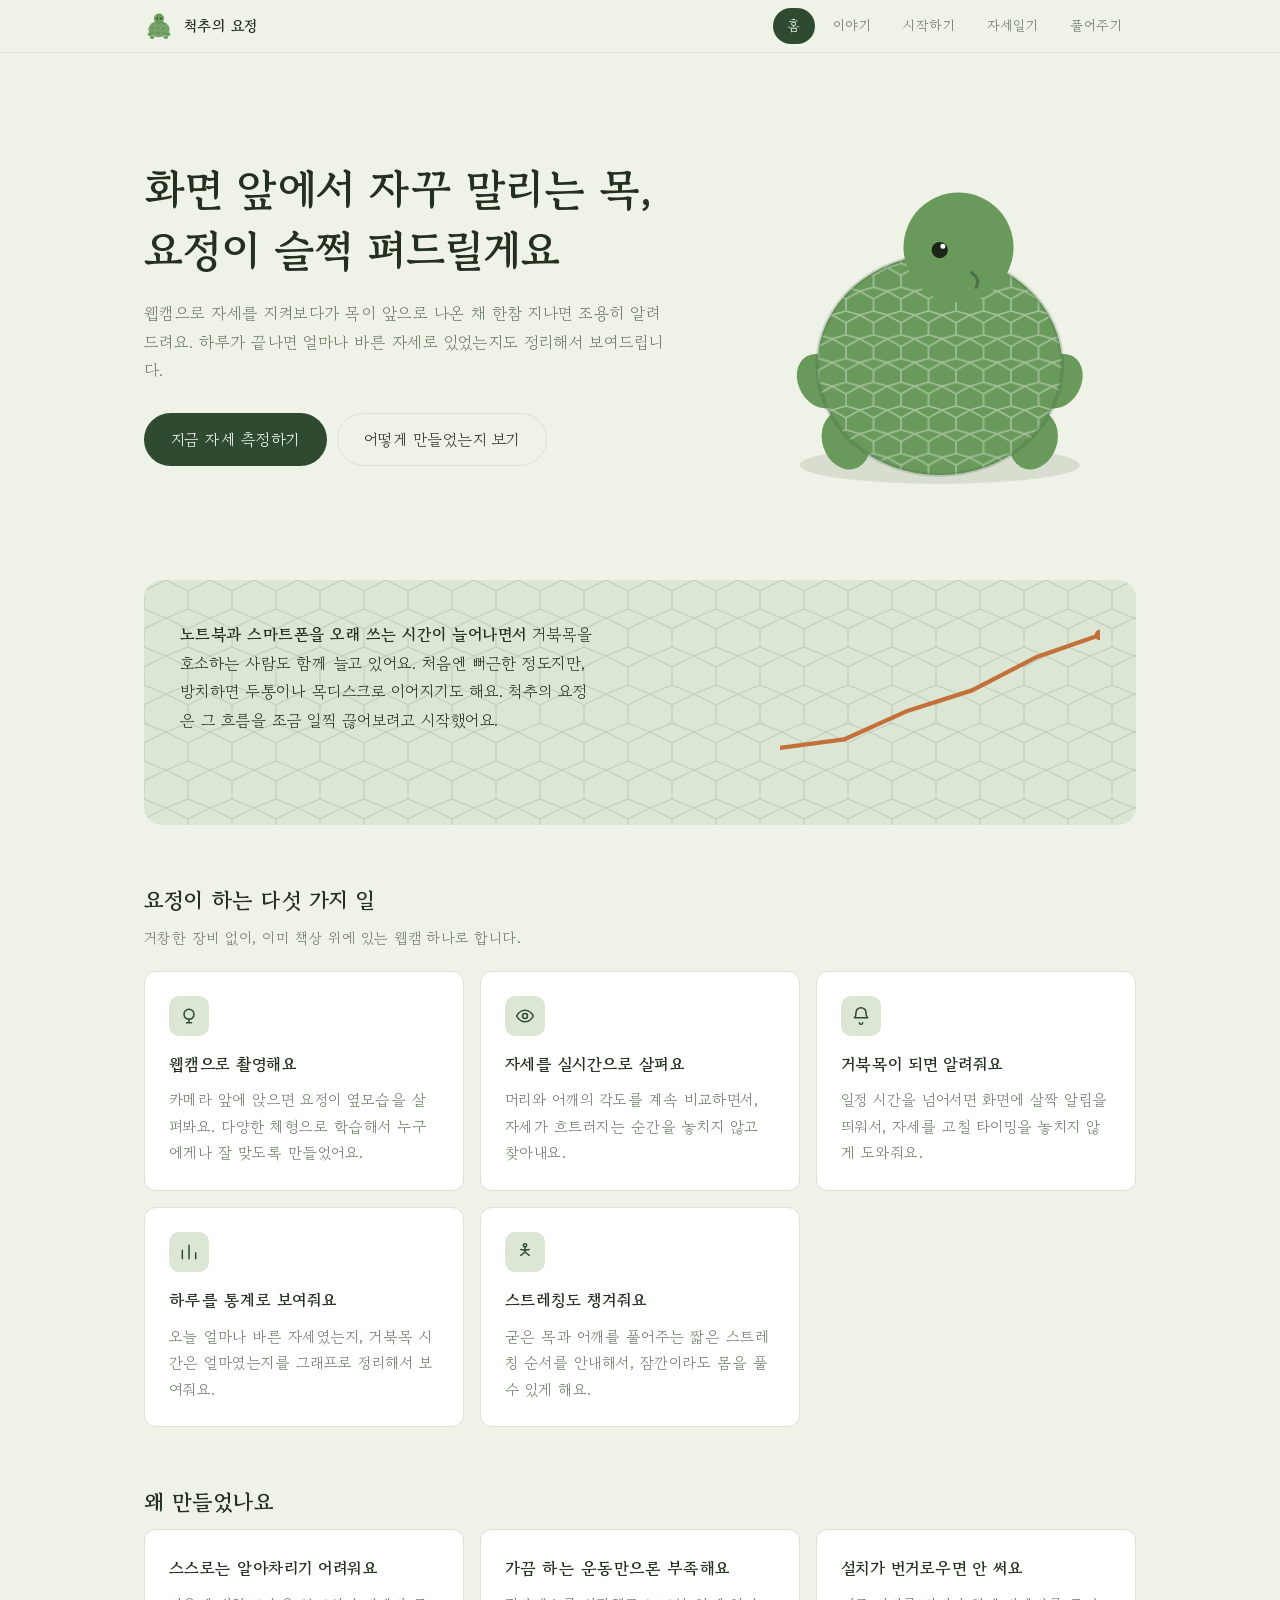
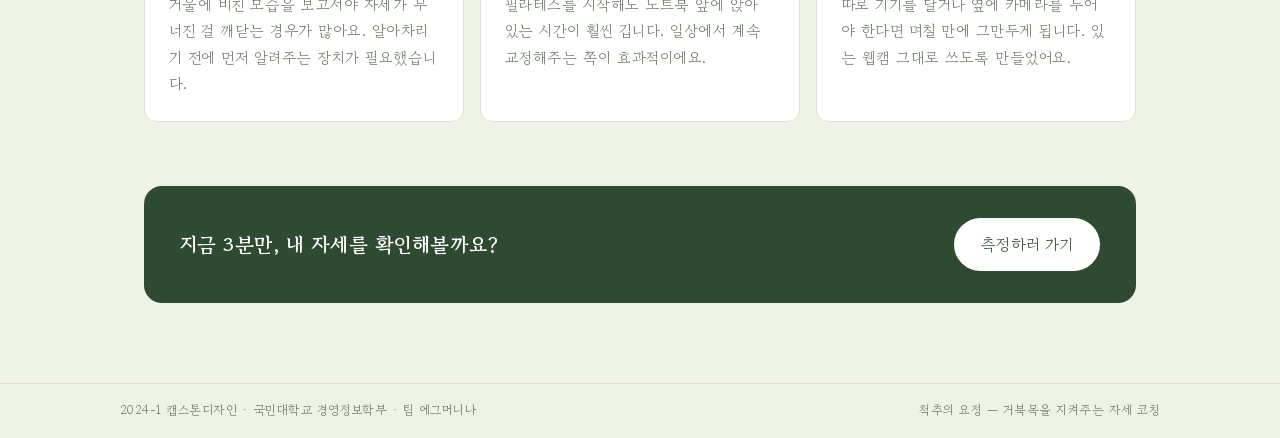
==== index.html @ ca4ea7a9 "푸터에 팀명 추가, 푸터 영역 축소 Co-Authored-By: Claude Sonnet 5 <noreply@anthropic.com> Claude-Session: https://" ====
<!DOCTYPE html>
<html lang="ko">
<head>
    <meta charset="UTF-8">
    <meta name="viewport" content="width=device-width, initial-scale=1.0">
    <title>척추의 요정</title>
    <link rel="stylesheet" href="style.css">
    <style>
        .hero {
            display: grid;
            grid-template-columns: 1fr minmax(0, 400px);
            gap: 48px;
            align-items: center;
            padding: 72px 0 24px;
        }
        .hero h1 {
            font-weight: 700;
            font-size: clamp(1.9rem, 4.2vw, 2.7rem);
            line-height: 1.4;
            margin: 0 0 20px;
        }
        .hero .lead { margin-bottom: 28px; }
        .hero-turtle { width: 100%; height: auto; display: block; }
        .cta {
            margin-top: 64px;
            background: var(--primary);
            color: #fff;
            border-radius: var(--radius-lg);
            padding: 32px 36px;
            display: flex;
            justify-content: space-between;
            align-items: center;
            gap: 20px;
            flex-wrap: wrap;
        }
        .cta p { margin: 0; font-size: 1.25rem; font-weight: 700; }
        .cta .btn { background: #fff; color: var(--primary); }
        .cta .btn:hover { background: var(--sage); }
        @media (max-width: 760px) {
            .hero { grid-template-columns: 1fr; gap: 28px; padding-top: 36px; }
            .cta { padding: 24px; }
        }
    </style>
</head>
<body>
    <header class="site-header">
        <div class="inner">
            <a class="brand" href="index.html"><svg viewBox="0 0 48 48" aria-hidden="true"><defs><pattern id="hexA" width="9" height="7.8" patternUnits="userSpaceOnUse"><polygon points="4.5,0 9,2.6 9,6.5 4.5,7.8 0,6.5 0,2.6" fill="none" stroke="#ffffff" stroke-opacity="0.4" stroke-width="0.6"/></pattern></defs><ellipse cx="24" cy="29" rx="17" ry="13" fill="#6A9A5B"/><ellipse cx="24" cy="29" rx="17" ry="13" fill="url(#hexA)"/><circle cx="24" cy="12" r="8" fill="#6A9A5B"/><circle cx="21" cy="12" r="1.3" fill="#1c2617"/><circle cx="27" cy="12" r="1.3" fill="#1c2617"/><ellipse cx="10" cy="37" rx="4" ry="3" fill="#6A9A5B"/><ellipse cx="38" cy="37" rx="4" ry="3" fill="#6A9A5B"/><ellipse cx="13" cy="42" rx="3.5" ry="2.6" fill="#6A9A5B"/><ellipse cx="35" cy="42" rx="3.5" ry="2.6" fill="#6A9A5B"/></svg> 척추의 요정</a>
            <nav class="site-nav">
                <ul>
                    <li class="current"><a href="index.html">홈</a></li>
                    <li><a href="about.html">이야기</a></li>
                    <li><a href="posture.html">시작하기</a></li>
                    <li><a href="statics.html">자세일기</a></li>
                    <li><a href="reels.html">풀어주기</a></li>
                </ul>
            </nav>
        </div>
    </header>

    <main class="page" style="padding-top:0">
        <div class="hero">
            <div>
                <h1>화면 앞에서 자꾸 말리는 목,<br>요정이 슬쩍 펴드릴게요</h1>
                <p class="lead">웹캠으로 자세를 지켜보다가 목이 앞으로 나온 채 한참 지나면 조용히 알려드려요. 하루가 끝나면 얼마나 바른 자세로 있었는지도 정리해서 보여드립니다.</p>
                <div class="btn-row">
                    <a class="btn" href="posture.html">지금 자세 측정하기</a>
                    <a class="btn ghost" href="about.html">어떻게 만들었는지 보기</a>
                </div>
            </div>
            <svg class="hero-turtle" viewBox="0 0 320 300" role="img" aria-label="척추의 요정 마스코트 거북이">
                <defs>
                    <pattern id="hexB" width="22" height="19" patternUnits="userSpaceOnUse">
                        <polygon points="11,0 22,6.3 22,15.8 11,19 0,15.8 0,6.3" fill="none" stroke="#ffffff" stroke-opacity="0.4" stroke-width="1.2"/>
                    </pattern>
                </defs>
                <ellipse cx="163" cy="272" rx="112" ry="15" fill="#2E4B32" opacity="0.12"/>
                <!-- 꼬리 -->
                <path d="M235 190 q28 6 26 28 q-14-4-26-16 Z" fill="#6A9A5B"/>
                <!-- 뒷다리 -->
                <ellipse cx="88" cy="252" rx="19" ry="24" fill="#6A9A5B" transform="rotate(-18 88 252)"/>
                <ellipse cx="238" cy="252" rx="19" ry="24" fill="#6A9A5B" transform="rotate(18 238 252)"/>
                <!-- 앞다리 -->
                <ellipse cx="68" cy="205" rx="18" ry="23" fill="#6A9A5B" transform="rotate(-30 68 205)"/>
                <ellipse cx="258" cy="205" rx="18" ry="23" fill="#6A9A5B" transform="rotate(30 258 205)"/>
                <!-- 등껍질 -->
                <ellipse cx="163" cy="192" rx="98" ry="88" fill="#6A9A5B"/>
                <ellipse cx="163" cy="192" rx="98" ry="88" fill="url(#hexB)"/>
                <ellipse cx="163" cy="192" rx="98" ry="88" fill="none" stroke="#2E4B32" stroke-opacity="0.18" stroke-width="3"/>
                <!-- 머리 -->
                <circle cx="178" cy="98" r="44" fill="#6A9A5B"/>
                <circle cx="163" cy="100" r="6.5" fill="#1c2617"/>
                <circle cx="165.5" cy="97" r="2" fill="#fff"/>
                <path d="M188 118 q8 5 4 12" fill="none" stroke="#2E4B32" stroke-opacity="0.5" stroke-width="2.4" stroke-linecap="round"/>
            </svg>
        </div>

        <section class="trend-banner">
            <svg class="trend-chart" viewBox="0 0 300 140" preserveAspectRatio="none" aria-hidden="true">
                <polyline points="0,120 60,112 120,85 180,66 240,35 300,14" fill="none" stroke="#C4703A" stroke-width="4" stroke-linecap="round" stroke-linejoin="round"/>
                <circle cx="300" cy="14" r="5" fill="#C4703A"/>
            </svg>
            <p><strong>노트북과 스마트폰을 오래 쓰는 시간이 늘어나면서</strong> 거북목을 호소하는 사람도 함께 늘고 있어요. 처음엔 뻐근한 정도지만, 방치하면 두통이나 목디스크로 이어지기도 해요. 척추의 요정은 그 흐름을 조금 일찍 끊어보려고 시작했어요.</p>
        </section>

        <section>
            <h2>요정이 하는 다섯 가지 일</h2>
            <p class="sub">거창한 장비 없이, 이미 책상 위에 있는 웹캠 하나로 합니다.</p>
            <div class="card-grid">
                <div class="card">
                    <div class="feature-icon"><svg viewBox="0 0 24 24" fill="none" stroke="currentColor" stroke-width="1.8" stroke-linecap="round" stroke-linejoin="round"><circle cx="12" cy="10" r="6"/><path d="M9 20h6M12 16v4"/></svg></div>
                    <h3>웹캠으로 촬영해요</h3>
                    <p>카메라 앞에 앉으면 요정이 옆모습을 살펴봐요. 다양한 체형으로 학습해서 누구에게나 잘 맞도록 만들었어요.</p>
                </div>
                <div class="card">
                    <div class="feature-icon"><svg viewBox="0 0 24 24" fill="none" stroke="currentColor" stroke-width="1.8" stroke-linecap="round" stroke-linejoin="round"><path d="M2 12s3.6-7 10-7 10 7 10 7-3.6 7-10 7-10-7-10-7Z"/><circle cx="12" cy="12" r="3"/></svg></div>
                    <h3>자세를 실시간으로 살펴요</h3>
                    <p>머리와 어깨의 각도를 계속 비교하면서, 자세가 흐트러지는 순간을 놓치지 않고 찾아내요.</p>
                </div>
                <div class="card">
                    <div class="feature-icon"><svg viewBox="0 0 24 24" fill="none" stroke="currentColor" stroke-width="1.8" stroke-linecap="round" stroke-linejoin="round"><path d="M6 8a6 6 0 0 1 12 0c0 5 2 6 2 6H4s2-1 2-6Z"/><path d="M10 20a2 2 0 0 0 4 0"/></svg></div>
                    <h3>거북목이 되면 알려줘요</h3>
                    <p>일정 시간을 넘어서면 화면에 살짝 알림을 띄워서, 자세를 고칠 타이밍을 놓치지 않게 도와줘요.</p>
                </div>
                <div class="card">
                    <div class="feature-icon"><svg viewBox="0 0 24 24" fill="none" stroke="currentColor" stroke-width="1.8" stroke-linecap="round" stroke-linejoin="round"><path d="M4 20V10M12 20V4M20 20v-7"/></svg></div>
                    <h3>하루를 통계로 보여줘요</h3>
                    <p>오늘 얼마나 바른 자세였는지, 거북목 시간은 얼마였는지를 그래프로 정리해서 보여줘요.</p>
                </div>
                <div class="card">
                    <div class="feature-icon"><svg viewBox="0 0 24 24" fill="none" stroke="currentColor" stroke-width="1.8" stroke-linecap="round" stroke-linejoin="round"><circle cx="12" cy="4" r="2"/><path d="M12 6v6M12 12l-5 4M12 12l5 4M7 9l5 1 5-1"/></svg></div>
                    <h3>스트레칭도 챙겨줘요</h3>
                    <p>굳은 목과 어깨를 풀어주는 짧은 스트레칭 순서를 안내해서, 잠깐이라도 몸을 풀 수 있게 해요.</p>
                </div>
            </div>
        </section>

        <section>
            <h2>왜 만들었나요</h2>
            <div class="card-grid" style="margin-top:8px">
                <div class="card">
                    <h3>스스로는 알아차리기 어려워요</h3>
                    <p>거울에 비친 모습을 보고서야 자세가 무너진 걸 깨닫는 경우가 많아요. 알아차리기 전에 먼저 알려주는 장치가 필요했습니다.</p>
                </div>
                <div class="card">
                    <h3>가끔 하는 운동만으론 부족해요</h3>
                    <p>필라테스를 시작해도 노트북 앞에 앉아 있는 시간이 훨씬 깁니다. 일상에서 계속 교정해주는 쪽이 효과적이에요.</p>
                </div>
                <div class="card">
                    <h3>설치가 번거로우면 안 써요</h3>
                    <p>따로 기기를 달거나 옆에 카메라를 두어야 한다면 며칠 만에 그만두게 됩니다. 있는 웹캠 그대로 쓰도록 만들었어요.</p>
                </div>
            </div>
        </section>

        <div class="cta">
            <p>지금 3분만, 내 자세를 확인해볼까요?</p>
            <a class="btn" href="posture.html">측정하러 가기</a>
        </div>
    </main>

    <footer class="site-footer">
        <div class="inner">
            <span>2024-1 캡스톤디자인 · 국민대학교 경영정보학부 · 팀 에그머니나</span>
            <span>척추의 요정 — 거북목을 지켜주는 자세 코칭</span>
        </div>
    </footer>
</body>
</html>
---- style.css ----
/* 척추의 요정 — 공통 스타일
 * 2024년 버전은 헤더·네비 CSS가 네 파일에 복붙되어 있어 한 곳을 고치려면
 * 네 군데를 고쳐야 했다. 이 파일 하나로 합친다. */

/* 고운바탕(Gowun Batang). 구글 폰트, OFL 라이선스라 상업적 사용과 재배포가 자유롭다.
 * 명조체 계열이라 400(본문)/700(강조·제목) 두 굵기만 제공한다. */
@import url("https://fonts.googleapis.com/css2?family=Gowun+Batang:wght@400;700&display=swap");

:root {
    --bg: #EFF2E6;
    --surface: #FFFFFF;
    --ink: #24301F;
    --ink-soft: #6B7A67;
    --line: #E2E0D5;

    --primary: #2E4B32;
    --primary-hover: #243B27;
    --sage: #DCE6D5;
    --sage-deep: #C7D6BE;

    /* 상태색. 테라코타는 거북목에만 쓴다. 장식으로는 쓰지 않는다. */
    --good: #6A9A5B;
    --bad: #C4703A;
    --bad-soft: #F6E7DA;

    --radius: 12px;
    --radius-lg: 18px;
    --shell: 1040px;
}

* { box-sizing: border-box; }

body {
    margin: 0;
    font-family: 'Gowun Batang', 'Nanum Myeongjo', Georgia, serif;
    font-weight: 400;
    background: var(--bg);
    color: var(--ink);
    line-height: 1.75;
    letter-spacing: 0.03em;
    -webkit-font-smoothing: antialiased;
}

/* ---------- 헤더 ---------- */

.site-header {
    position: sticky;
    top: 0;
    z-index: 100;
    background: rgba(239, 242, 230, 0.92);
    backdrop-filter: blur(8px);
    border-bottom: 1px solid var(--line);
}
.site-header .inner {
    max-width: var(--shell);
    margin: 0 auto;
    padding: 8px 24px;
    display: flex;
    align-items: center;
    justify-content: space-between;
    gap: 16px;
}
.brand {
    display: flex;
    align-items: center;
    gap: 10px;
    text-decoration: none;
    color: var(--ink);
    font-weight: 700;
    font-size: 0.92rem;
}
.brand svg { height: 30px; width: auto; display: block; }

.site-nav ul {
    list-style: none;
    display: flex;
    gap: 4px;
    margin: 0;
    padding: 0;
}
.site-nav a {
    display: block;
    padding: 6px 14px;
    border-radius: 999px;
    text-decoration: none;
    color: var(--ink-soft);
    font-weight: 500;
    font-size: 0.85rem;
}
.site-nav a:hover { color: var(--ink); background: var(--sage); }
.site-nav li.current a {
    background: var(--primary);
    color: #fff;
}

/* ---------- 페이지 뼈대 ---------- */

.page {
    max-width: var(--shell);
    margin: 0 auto;
    padding: 56px 24px 80px;
}
.page-head { margin-bottom: 40px; }
.page-head h1 {
    font-weight: 700;
    font-size: clamp(1.9rem, 4vw, 2.6rem);
    line-height: 1.3;
    margin: 0 0 14px;
}
.lead {
    color: var(--ink-soft);
    font-size: 1.02rem;
    max-width: 58ch;   /* 글줄이 너무 짧게 끊기지 않도록 */
    margin: 0;
}

section { margin-top: 56px; }
section > h2 {
    font-weight: 700;
    font-size: 1.35rem;
    margin: 0 0 6px;
}
section > h2 + .sub {
    color: var(--ink-soft);
    font-size: 0.92rem;
    margin: 0 0 20px;
    max-width: 58ch;
}

/* ---------- 카드 ---------- */

.card {
    background: var(--surface);
    border: 1px solid var(--line);
    border-radius: var(--radius);
    padding: 24px;
}
.card h3 {
    font-weight: 700;
    font-size: 1.02rem;
    margin: 0 0 8px;
}
.card p { margin: 0; color: var(--ink-soft); font-size: 0.95rem; }

.feature-icon {
    width: 40px;
    height: 40px;
    display: flex;
    align-items: center;
    justify-content: center;
    border-radius: 10px;
    background: var(--sage);
    color: var(--primary);
    margin-bottom: 14px;
}
.feature-icon svg { width: 20px; height: 20px; }

/* ---------- 인터뷰 카드 ---------- */

.avatar-circle {
    width: 44px;
    height: 44px;
    border-radius: 50%;
    background: var(--primary);
    color: #fff;
    display: flex;
    align-items: center;
    justify-content: center;
    font-weight: 700;
    font-size: 0.95rem;
    flex-shrink: 0;
}
.interview-head {
    display: flex;
    align-items: center;
    gap: 12px;
    margin-bottom: 14px;
}
.interview-head .name { margin: 0; font-weight: 700; font-size: 0.98rem; }
.interview-head .tag { margin: 2px 0 0; color: var(--ink-soft); font-size: 0.84rem; }
.interview-cols {
    display: grid;
    grid-template-columns: 1fr 1fr;
    gap: 14px;
    margin-top: 12px;
    padding-top: 12px;
    border-top: 1px solid var(--line);
}
.interview-cols h4 {
    margin: 0 0 4px;
    font-size: 0.86rem;
    font-weight: 700;
    color: var(--primary);
}
.interview-cols p { margin: 0; font-size: 0.9rem; color: var(--ink-soft); }
@media (max-width: 560px) {
    .interview-cols { grid-template-columns: 1fr; }
}

/* ---------- 추이 배너 ---------- */

.trend-banner {
    position: relative;
    background-color: var(--sage);
    background-image: url("data:image/svg+xml,%3Csvg xmlns='http://www.w3.org/2000/svg' width='44' height='38' viewBox='0 0 44 38'%3E%3Cpolygon points='22,0 44,11 44,29 22,38 0,29 0,11' fill='none' stroke='%232E4B32' stroke-opacity='0.15' stroke-width='1.2'/%3E%3C/svg%3E");
    border-radius: var(--radius-lg);
    padding: 40px 36px;
    overflow: hidden;
}
.trend-banner .trend-chart {
    width: min(320px, 55%);
    height: auto;
    float: right;
    margin: 0 0 16px 20px;
}
.trend-banner p {
    margin: 0;
    max-width: 46ch;
    line-height: 1.8;
}
@media (max-width: 620px) {
    .trend-banner .trend-chart { float: none; width: 100%; margin: 0 0 16px; }
}

.card-grid {
    display: grid;
    grid-template-columns: repeat(auto-fit, minmax(250px, 1fr));
    gap: 16px;
}

/* ---------- 버튼 ---------- */

.btn {
    display: inline-flex;
    align-items: center;
    justify-content: center;
    padding: 12px 26px;
    border: 1px solid transparent;
    border-radius: 999px;
    font-family: inherit;
    font-weight: 500;
    font-size: 0.98rem;
    cursor: pointer;
    text-decoration: none;
    background: var(--primary);
    color: #fff;
}
.btn:hover { background: var(--primary-hover); }
.btn.ghost {
    background: transparent;
    color: var(--ink);
    border-color: var(--line);
}
.btn.ghost:hover { background: var(--sage); }
.btn:disabled {
    background: var(--line);
    color: #9a9c90;
    cursor: default;
}
.btn-row { display: flex; gap: 10px; flex-wrap: wrap; }

:focus-visible {
    outline: 2px solid var(--primary);
    outline-offset: 2px;
}

/* ---------- 수치 ---------- */

.stat-grid {
    display: grid;
    grid-template-columns: repeat(auto-fit, minmax(200px, 1fr));
    gap: 16px;
}
.stat {
    background: var(--surface);
    border: 1px solid var(--line);
    border-radius: var(--radius);
    padding: 20px 22px;
}
.stat .label {
    color: var(--ink-soft);
    font-size: 0.88rem;
    margin: 0 0 4px;
}
.stat .value {
    font-weight: 700;
    font-size: 1.7rem;
    margin: 0;
    line-height: 1.3;
}
.stat .note { color: var(--ink-soft); font-size: 0.82rem; margin: 4px 0 0; }

.rows { border-top: 1px solid var(--line); }
.rows .row {
    display: flex;
    justify-content: space-between;
    align-items: center;
    gap: 16px;
    padding: 13px 0;
    border-bottom: 1px solid var(--line);
    font-size: 0.95rem;
}
.rows .row span:last-child { font-weight: 500; }

/* ---------- 상태 배지 ---------- */

.badge {
    display: inline-flex;
    align-items: center;
    gap: 8px;
    padding: 6px 14px;
    border-radius: 999px;
    background: var(--sage);
    color: var(--ink);
    font-size: 0.92rem;
    font-weight: 500;
}
.badge::before {
    content: '';
    width: 8px;
    height: 8px;
    border-radius: 50%;
    background: var(--ink-soft);
}
.badge.good { background: var(--sage); }
.badge.good::before { background: var(--good); }
.badge.bad { background: var(--bad-soft); }
.badge.bad::before { background: var(--bad); }

/* ---------- 설정 ---------- */

.settings {
    display: flex;
    gap: 12px 28px;
    flex-wrap: wrap;
    background: var(--sage);
    border-radius: var(--radius);
    padding: 16px 22px;
    font-size: 0.94rem;
}
.settings select {
    font-family: inherit;
    font-size: 0.94rem;
    font-weight: 500;
    padding: 5px 10px;
    border: 1px solid var(--sage-deep);
    border-radius: 8px;
    background: var(--surface);
    color: var(--primary);
}

/* ---------- 타임라인 ---------- */

.tl-head {
    display: flex;
    justify-content: space-between;
    align-items: center;
    flex-wrap: wrap;
    gap: 10px;
    margin-bottom: 14px;
}
.tl-head h2 { margin: 0; }
.tl-toggle {
    display: inline-flex;
    background: var(--sage);
    border-radius: 999px;
    padding: 3px;
}
.tl-toggle button {
    border: none;
    cursor: pointer;
    font-family: inherit;
    font-size: 0.88rem;
    padding: 5px 16px;
    border-radius: 999px;
    background: transparent;
    color: var(--ink-soft);
}
.tl-toggle button.active { background: var(--surface); color: var(--primary); font-weight: 500; }

#timeline { width: 100%; display: block; }

.tl-row {
    display: flex;
    align-items: center;
    padding: 13px 20px;
    border-radius: var(--radius);
    background: var(--surface);
    border: 1px solid var(--line);
    margin-top: 8px;
}
.tl-dot { width: 10px; height: 10px; border-radius: 50%; margin-right: 12px; }
.tl-value { margin-left: auto; font-weight: 500; font-size: 1.05rem; }

/* ---------- 웹캠 ---------- */

.cam-wrap {
    display: grid;
    grid-template-columns: minmax(0, 320px) 1fr;
    gap: 24px;
    align-items: start;
}
#canvas {
    display: block;
    width: 100%;
    max-width: 320px;
    border-radius: var(--radius);
    border: 3px solid var(--line);
    background: var(--primary);
}
#canvas.good { border-color: var(--good); }
#canvas.bad { border-color: var(--bad); }
#label-container {
    margin-top: 10px;
    font-size: 0.8rem;
    color: #9a9c90;
}
@media (max-width: 760px) {
    .cam-wrap { grid-template-columns: 1fr; }
}

/* ---------- 알림 오버레이 ---------- */

#alert-overlay {
    position: fixed;
    inset: 0;
    background: rgba(36, 48, 31, 0.55);
    display: none;
    align-items: center;
    justify-content: center;
    padding: 24px;
    z-index: 3000;
}
#alert-overlay.show { display: flex; }
.alert-box {
    background: var(--surface);
    border-radius: var(--radius-lg);
    padding: 34px 40px;
    max-width: 420px;
    text-align: center;
    border-top: 6px solid var(--bad);
}
.alert-box h2 { margin: 0 0 10px; font-size: 1.4rem; color: var(--bad); font-weight: 700; }
.alert-box p { margin: 0 0 6px; color: var(--ink-soft); }
.alert-box .hint { font-size: 0.86rem; margin-bottom: 20px; }

/* ---------- 푸터 ---------- */

.site-footer {
    border-top: 1px solid var(--line);
    padding: 16px 24px;
    color: var(--ink-soft);
    font-size: 0.78rem;
}
.site-footer .inner {
    max-width: var(--shell);
    margin: 0 auto;
    display: flex;
    justify-content: space-between;
    gap: 12px;
    flex-wrap: wrap;
}

/* ---------- 좁은 화면 ---------- */

@media (max-width: 760px) {
    .site-header .inner {
        flex-direction: column;
        align-items: flex-start;
        gap: 10px;
        padding: 12px 18px;
    }
    .site-nav { width: 100%; overflow-x: auto; }
    .site-nav ul { flex-wrap: nowrap; }
    .site-nav a { padding: 6px 13px; font-size: 0.9rem; white-space: nowrap; }
    .page { padding: 36px 18px 60px; }
    section { margin-top: 40px; }
}

@media (prefers-reduced-motion: reduce) {
    * { transition: none !important; }
}
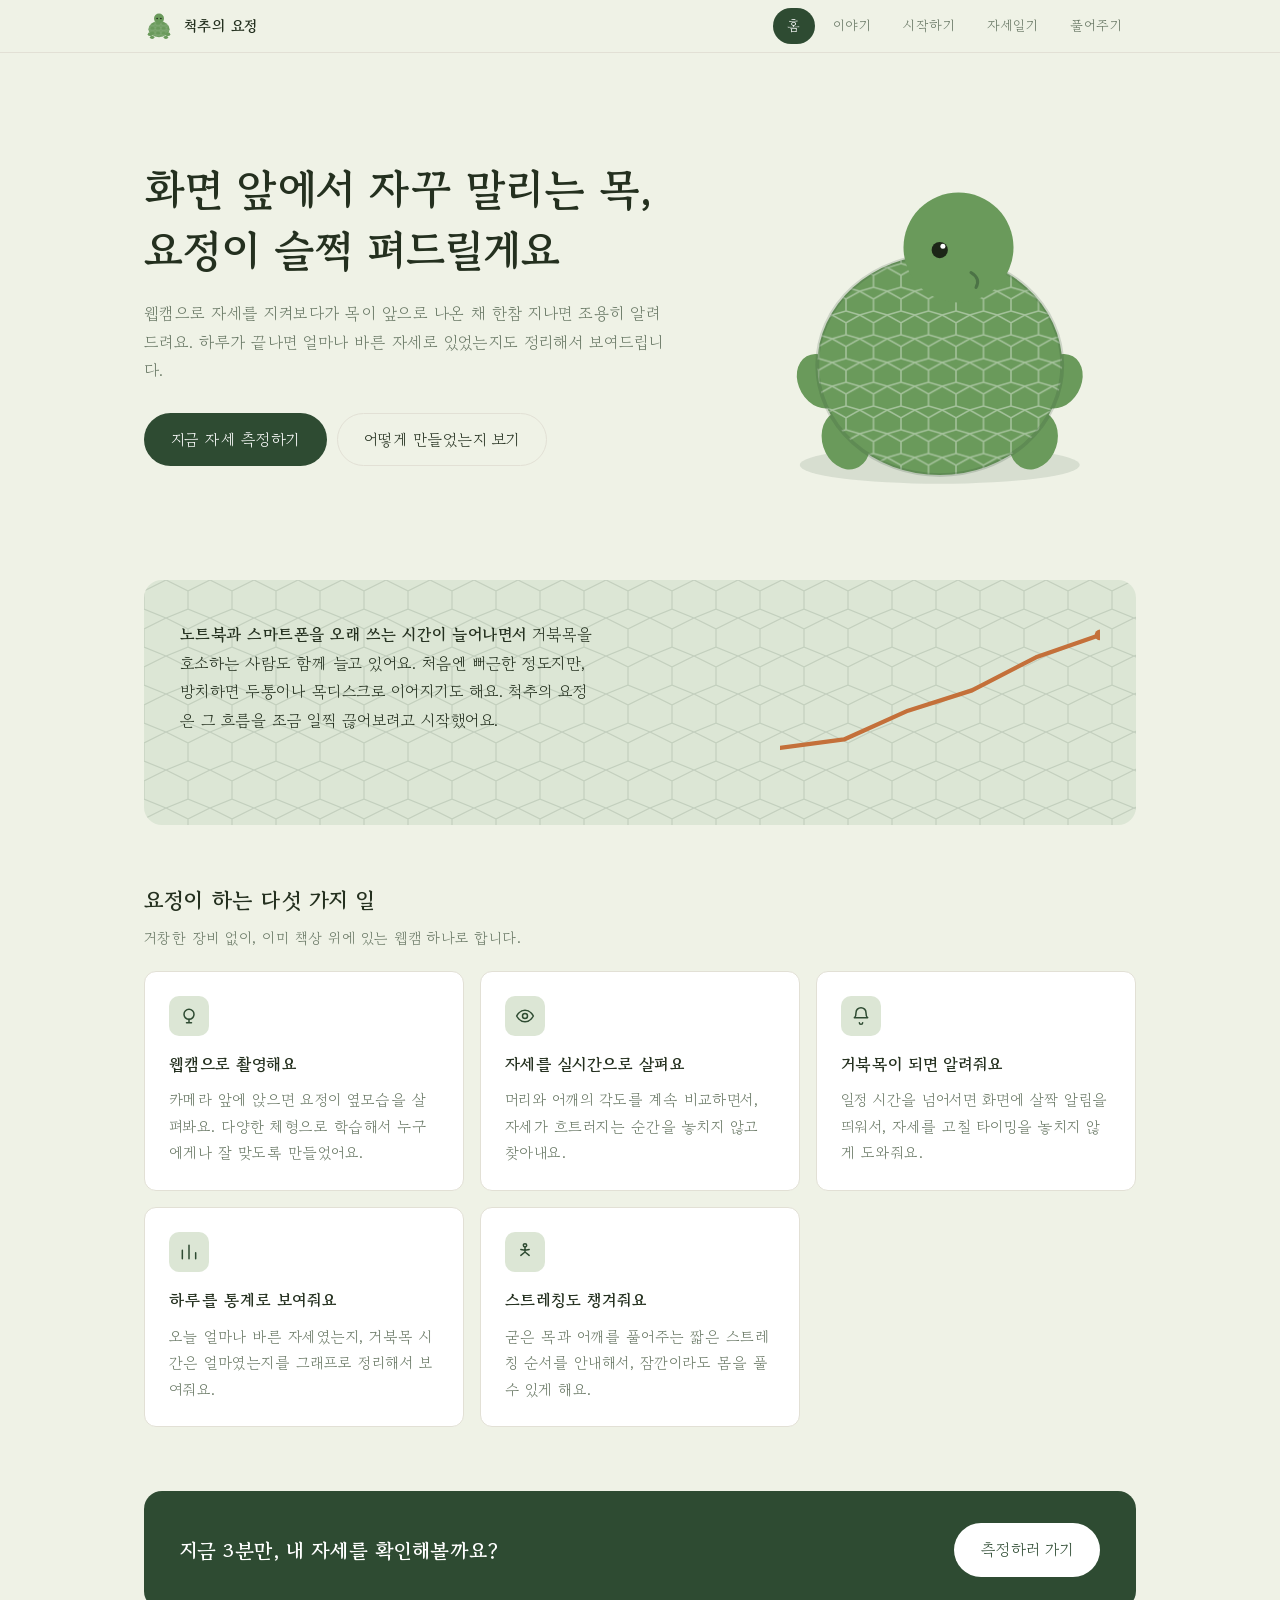
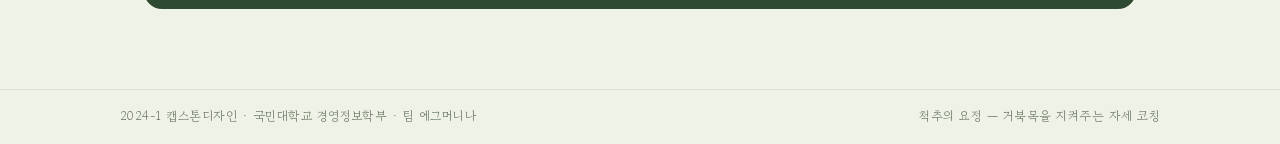
==== commit 23839867: "홈 화면의 '왜 만들었나요' 섹션을 이야기 페이지로 이동 Co-Authored-By: Claude Sonnet 5 <noreply@anthropic.com> Claude-Sessi" ====
--- a/index.html
+++ b/index.html
@@ -135,24 +135,6 @@
             </div>
         </section>
 
-        <section>
-            <h2>왜 만들었나요</h2>
-            <div class="card-grid" style="margin-top:8px">
-                <div class="card">
-                    <h3>스스로는 알아차리기 어려워요</h3>
-                    <p>거울에 비친 모습을 보고서야 자세가 무너진 걸 깨닫는 경우가 많아요. 알아차리기 전에 먼저 알려주는 장치가 필요했습니다.</p>
-                </div>
-                <div class="card">
-                    <h3>가끔 하는 운동만으론 부족해요</h3>
-                    <p>필라테스를 시작해도 노트북 앞에 앉아 있는 시간이 훨씬 깁니다. 일상에서 계속 교정해주는 쪽이 효과적이에요.</p>
-                </div>
-                <div class="card">
-                    <h3>설치가 번거로우면 안 써요</h3>
-                    <p>따로 기기를 달거나 옆에 카메라를 두어야 한다면 며칠 만에 그만두게 됩니다. 있는 웹캠 그대로 쓰도록 만들었어요.</p>
-                </div>
-            </div>
-        </section>
-
         <div class="cta">
             <p>지금 3분만, 내 자세를 확인해볼까요?</p>
             <a class="btn" href="posture.html">측정하러 가기</a>
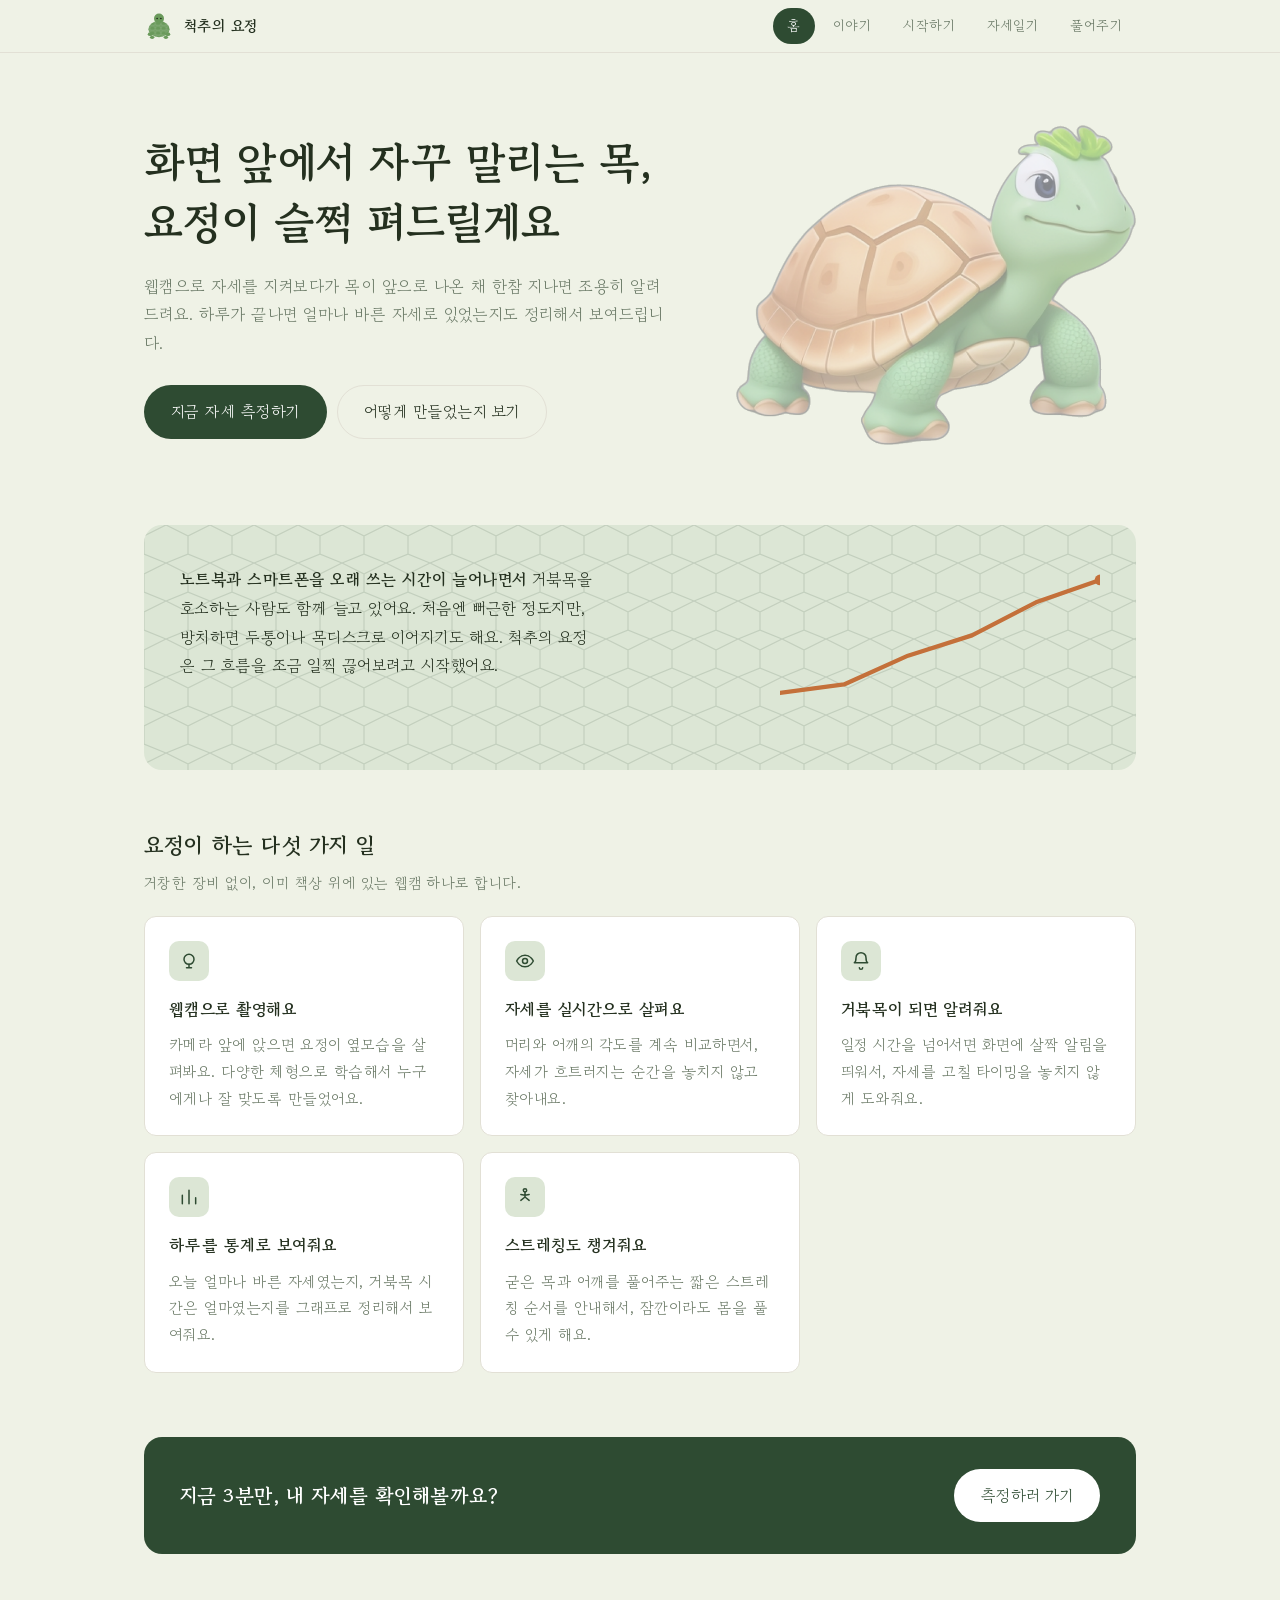
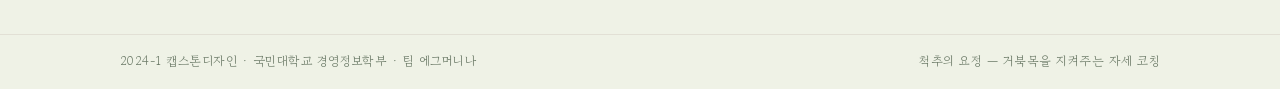
==== commit b646a15f: "홈 히어로 거북이를 실사풍 컷아웃 이미지로 교체 SVG 일러스트 대신 배경이 제거된 turtle-nukki.png 사용. images/ 폴더가 저장소에 없던 문제도 이 커밋으로 함" ====
--- a/index.html
+++ b/index.html
@@ -68,31 +68,7 @@
                     <a class="btn ghost" href="about.html">어떻게 만들었는지 보기</a>
                 </div>
             </div>
-            <svg class="hero-turtle" viewBox="0 0 320 300" role="img" aria-label="척추의 요정 마스코트 거북이">
-                <defs>
-                    <pattern id="hexB" width="22" height="19" patternUnits="userSpaceOnUse">
-                        <polygon points="11,0 22,6.3 22,15.8 11,19 0,15.8 0,6.3" fill="none" stroke="#ffffff" stroke-opacity="0.4" stroke-width="1.2"/>
-                    </pattern>
-                </defs>
-                <ellipse cx="163" cy="272" rx="112" ry="15" fill="#2E4B32" opacity="0.12"/>
-                <!-- 꼬리 -->
-                <path d="M235 190 q28 6 26 28 q-14-4-26-16 Z" fill="#6A9A5B"/>
-                <!-- 뒷다리 -->
-                <ellipse cx="88" cy="252" rx="19" ry="24" fill="#6A9A5B" transform="rotate(-18 88 252)"/>
-                <ellipse cx="238" cy="252" rx="19" ry="24" fill="#6A9A5B" transform="rotate(18 238 252)"/>
-                <!-- 앞다리 -->
-                <ellipse cx="68" cy="205" rx="18" ry="23" fill="#6A9A5B" transform="rotate(-30 68 205)"/>
-                <ellipse cx="258" cy="205" rx="18" ry="23" fill="#6A9A5B" transform="rotate(30 258 205)"/>
-                <!-- 등껍질 -->
-                <ellipse cx="163" cy="192" rx="98" ry="88" fill="#6A9A5B"/>
-                <ellipse cx="163" cy="192" rx="98" ry="88" fill="url(#hexB)"/>
-                <ellipse cx="163" cy="192" rx="98" ry="88" fill="none" stroke="#2E4B32" stroke-opacity="0.18" stroke-width="3"/>
-                <!-- 머리 -->
-                <circle cx="178" cy="98" r="44" fill="#6A9A5B"/>
-                <circle cx="163" cy="100" r="6.5" fill="#1c2617"/>
-                <circle cx="165.5" cy="97" r="2" fill="#fff"/>
-                <path d="M188 118 q8 5 4 12" fill="none" stroke="#2E4B32" stroke-opacity="0.5" stroke-width="2.4" stroke-linecap="round"/>
-            </svg>
+            <img class="hero-turtle" src="images/turtle-nukki.png" alt="척추의 요정 마스코트 거북이">
         </div>
 
         <section class="trend-banner">
--- a/style.css
+++ b/style.css
@@ -226,6 +226,10 @@
     display: grid;
     grid-template-columns: repeat(auto-fit, minmax(250px, 1fr));
     gap: 16px;
+}
+.interview-grid { grid-template-columns: repeat(2, 1fr); }
+@media (max-width: 640px) {
+    .interview-grid { grid-template-columns: 1fr; }
 }
 
 /* ---------- 버튼 ---------- */
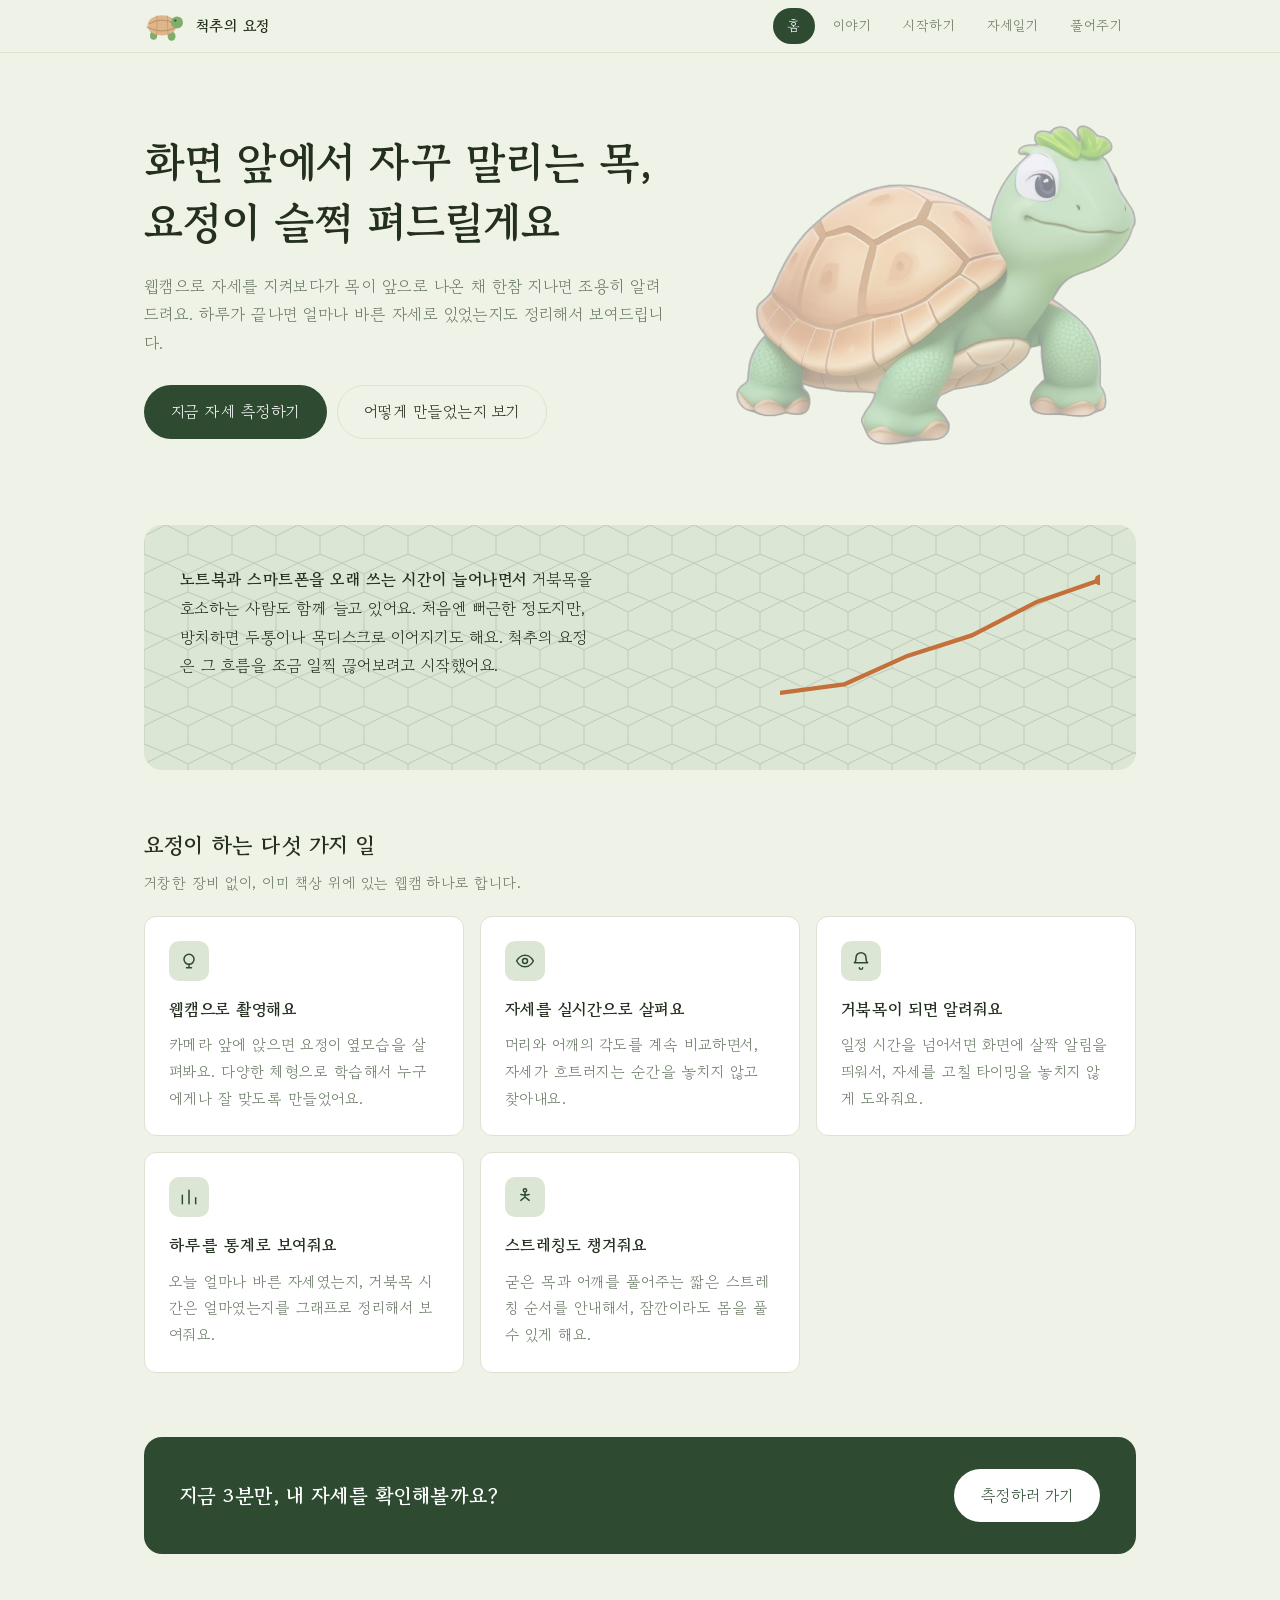
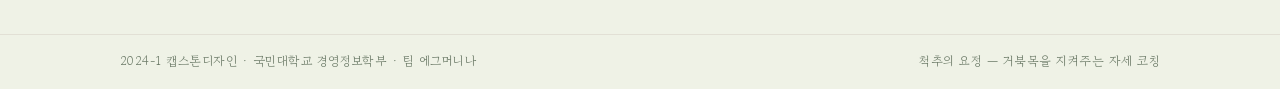
==== commit 02a4557d: "헤더 로고 아이콘을 turtle-nukki.png 스타일로 새로 그림 탄색 줄무늬 등껍질 + 초록 몸통의 옆모습 걷는 거북이로 변경.  Co-Authored-By: Claude S" ====
--- a/index.html
+++ b/index.html
@@ -9,7 +9,7 @@
         .hero {
             display: grid;
             grid-template-columns: 1fr minmax(0, 400px);
-            gap: 48px;
+            gap: 36px;
             align-items: center;
             padding: 72px 0 24px;
         }
@@ -45,7 +45,7 @@
 <body>
     <header class="site-header">
         <div class="inner">
-            <a class="brand" href="index.html"><svg viewBox="0 0 48 48" aria-hidden="true"><defs><pattern id="hexA" width="9" height="7.8" patternUnits="userSpaceOnUse"><polygon points="4.5,0 9,2.6 9,6.5 4.5,7.8 0,6.5 0,2.6" fill="none" stroke="#ffffff" stroke-opacity="0.4" stroke-width="0.6"/></pattern></defs><ellipse cx="24" cy="29" rx="17" ry="13" fill="#6A9A5B"/><ellipse cx="24" cy="29" rx="17" ry="13" fill="url(#hexA)"/><circle cx="24" cy="12" r="8" fill="#6A9A5B"/><circle cx="21" cy="12" r="1.3" fill="#1c2617"/><circle cx="27" cy="12" r="1.3" fill="#1c2617"/><ellipse cx="10" cy="37" rx="4" ry="3" fill="#6A9A5B"/><ellipse cx="38" cy="37" rx="4" ry="3" fill="#6A9A5B"/><ellipse cx="13" cy="42" rx="3.5" ry="2.6" fill="#6A9A5B"/><ellipse cx="35" cy="42" rx="3.5" ry="2.6" fill="#6A9A5B"/></svg> 척추의 요정</a>
+            <a class="brand" href="index.html"><svg viewBox="0 0 70 50" aria-hidden="true"><path d="M4 27 Q10 22 15 27 Q10 31 4 27 Z" fill="#7FAD6B"/><ellipse cx="16" cy="41" rx="6" ry="7" fill="#7FAD6B"/><ellipse cx="46" cy="42" rx="6.5" ry="7.5" fill="#7FAD6B"/><ellipse cx="30" cy="24" rx="24" ry="17" fill="#DDB68C"/><path d="M9 21 Q30 9 51 21" fill="none" stroke="#B98F60" stroke-width="1.6" stroke-linecap="round"/><path d="M8 28 Q30 39 52 28" fill="none" stroke="#B98F60" stroke-width="1.6" stroke-linecap="round"/><path d="M22 8 Q22 24 21 40" fill="none" stroke="#B98F60" stroke-width="1.3" stroke-linecap="round" opacity="0.7"/><path d="M39 8 Q39 24 40 40" fill="none" stroke="#B98F60" stroke-width="1.3" stroke-linecap="round" opacity="0.7"/><circle cx="55" cy="19" r="10" fill="#7FAD6B"/><circle cx="52.3" cy="15.8" r="1.8" fill="#1c2617"/><circle cx="52.9" cy="15.1" r="0.6" fill="#fff"/></svg> 척추의 요정</a>
             <nav class="site-nav">
                 <ul>
                     <li class="current"><a href="index.html">홈</a></li>
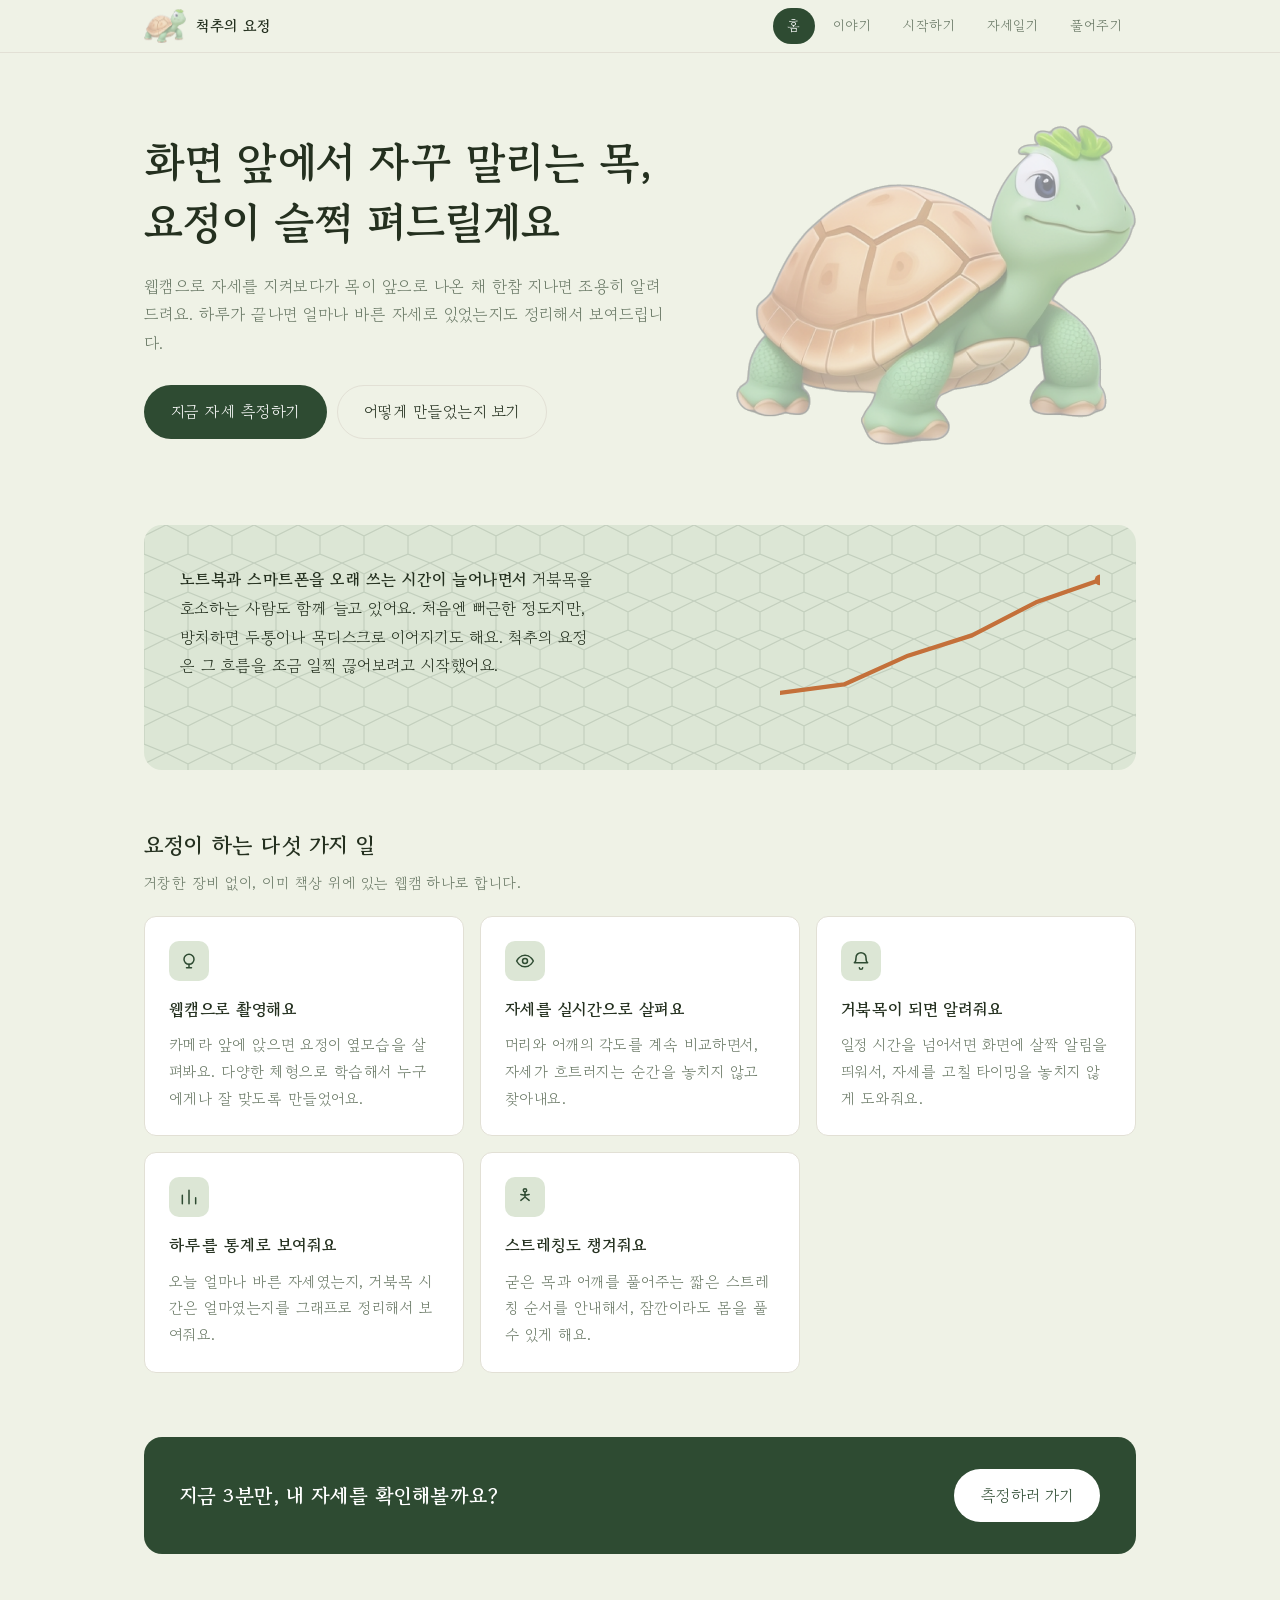
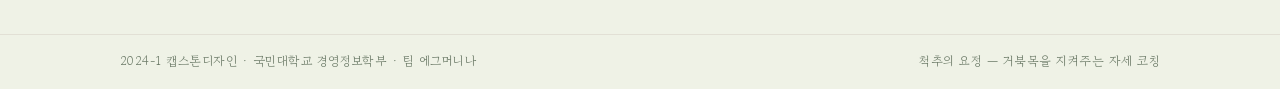
==== commit 13ad71dc: "헤더 로고를 turtle-nukki.png 이미지로 교체 직접 그린 SVG 아이콘 대신 실제 이미지를 그대로 사용.  Co-Authored-By: Claude Sonnet 5 <n" ====
--- a/index.html
+++ b/index.html
@@ -45,7 +45,7 @@
 <body>
     <header class="site-header">
         <div class="inner">
-            <a class="brand" href="index.html"><svg viewBox="0 0 70 50" aria-hidden="true"><path d="M4 27 Q10 22 15 27 Q10 31 4 27 Z" fill="#7FAD6B"/><ellipse cx="16" cy="41" rx="6" ry="7" fill="#7FAD6B"/><ellipse cx="46" cy="42" rx="6.5" ry="7.5" fill="#7FAD6B"/><ellipse cx="30" cy="24" rx="24" ry="17" fill="#DDB68C"/><path d="M9 21 Q30 9 51 21" fill="none" stroke="#B98F60" stroke-width="1.6" stroke-linecap="round"/><path d="M8 28 Q30 39 52 28" fill="none" stroke="#B98F60" stroke-width="1.6" stroke-linecap="round"/><path d="M22 8 Q22 24 21 40" fill="none" stroke="#B98F60" stroke-width="1.3" stroke-linecap="round" opacity="0.7"/><path d="M39 8 Q39 24 40 40" fill="none" stroke="#B98F60" stroke-width="1.3" stroke-linecap="round" opacity="0.7"/><circle cx="55" cy="19" r="10" fill="#7FAD6B"/><circle cx="52.3" cy="15.8" r="1.8" fill="#1c2617"/><circle cx="52.9" cy="15.1" r="0.6" fill="#fff"/></svg> 척추의 요정</a>
+            <a class="brand" href="index.html"><img src="images/turtle-nukki.png" alt=""> 척추의 요정</a>
             <nav class="site-nav">
                 <ul>
                     <li class="current"><a href="index.html">홈</a></li>
--- a/style.css
+++ b/style.css
@@ -69,7 +69,7 @@
     font-weight: 700;
     font-size: 0.92rem;
 }
-.brand svg { height: 30px; width: auto; display: block; }
+.brand svg, .brand img { height: 34px; width: auto; display: block; }
 
 .site-nav ul {
     list-style: none;
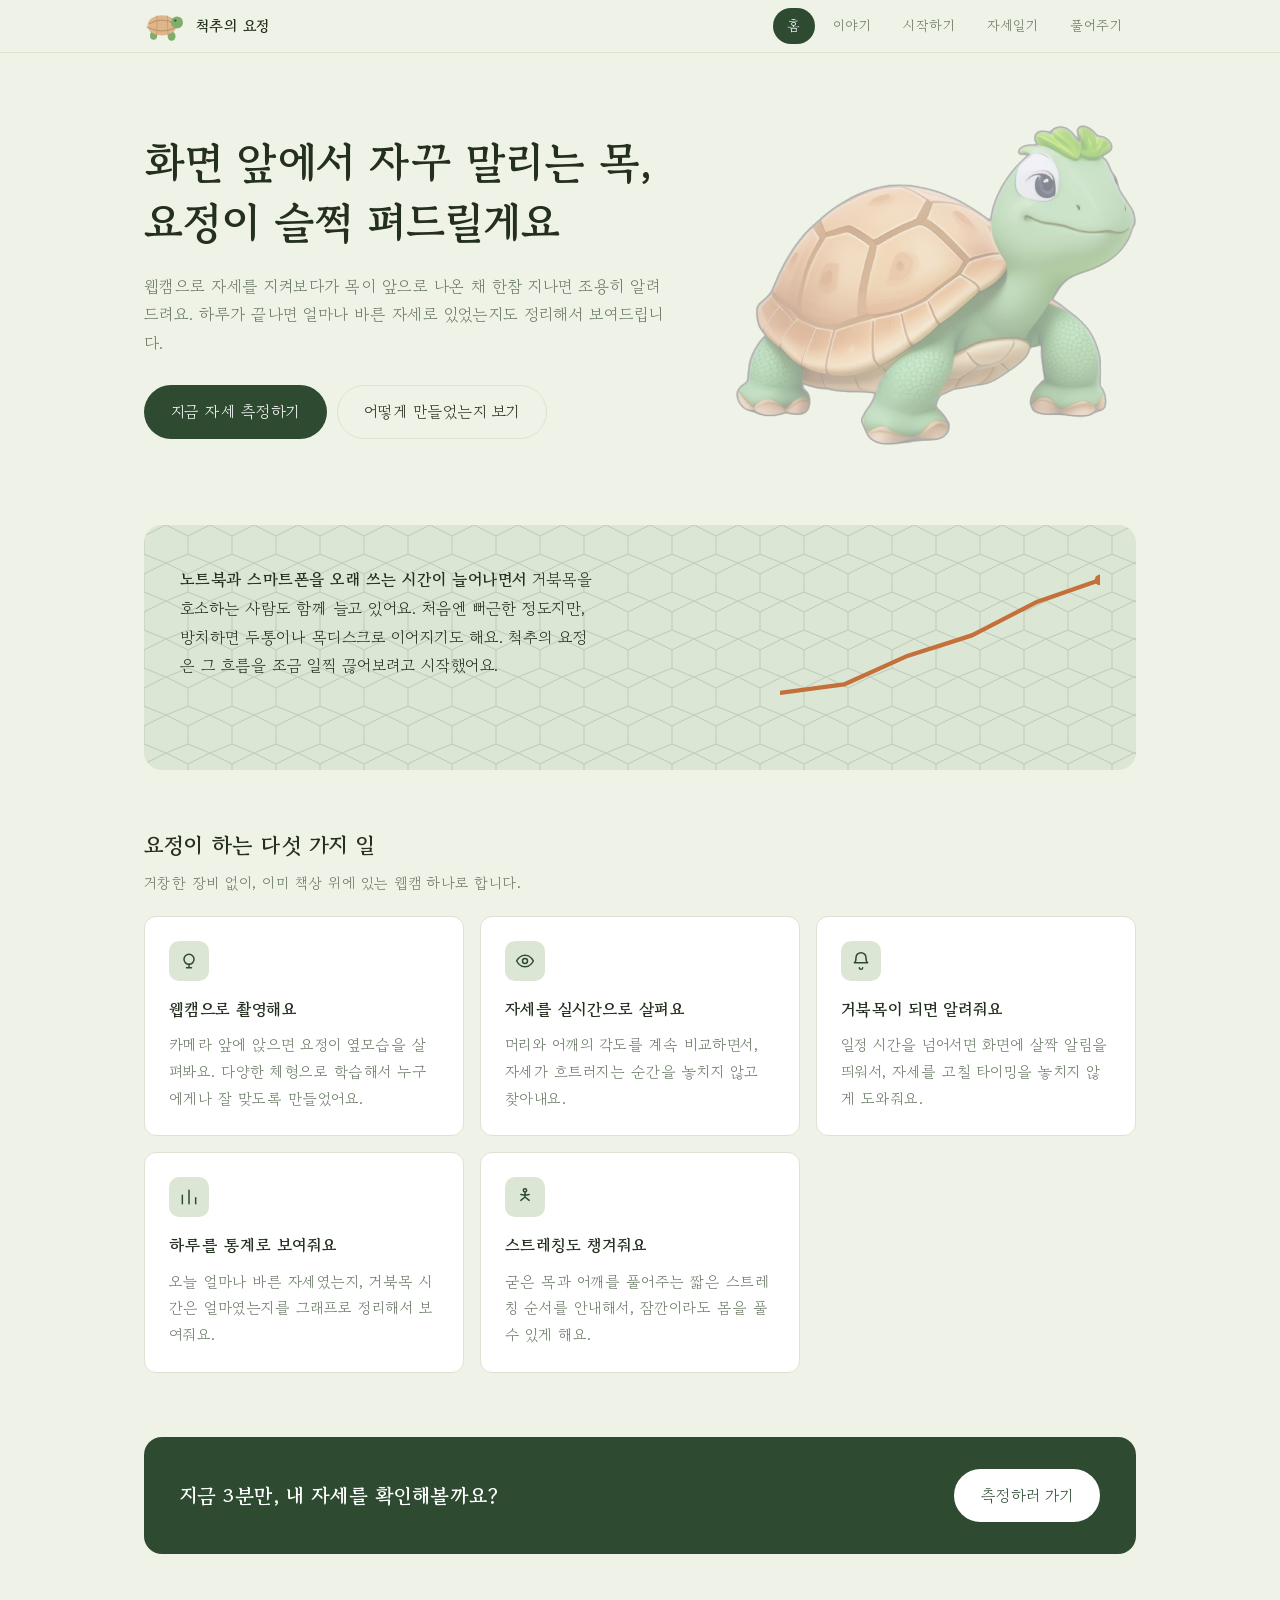
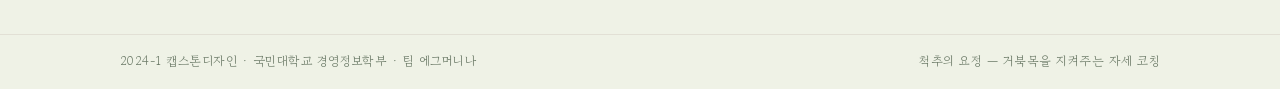
==== commit 6f31190e: "Revert "헤더 로고를 turtle-nukki.png 이미지로 교체" This reverts commit 13ad71dcb352ada4eadb375c69f656a1196a4db" ====
--- a/index.html
+++ b/index.html
@@ -45,7 +45,7 @@
 <body>
     <header class="site-header">
         <div class="inner">
-            <a class="brand" href="index.html"><img src="images/turtle-nukki.png" alt=""> 척추의 요정</a>
+            <a class="brand" href="index.html"><svg viewBox="0 0 70 50" aria-hidden="true"><path d="M4 27 Q10 22 15 27 Q10 31 4 27 Z" fill="#7FAD6B"/><ellipse cx="16" cy="41" rx="6" ry="7" fill="#7FAD6B"/><ellipse cx="46" cy="42" rx="6.5" ry="7.5" fill="#7FAD6B"/><ellipse cx="30" cy="24" rx="24" ry="17" fill="#DDB68C"/><path d="M9 21 Q30 9 51 21" fill="none" stroke="#B98F60" stroke-width="1.6" stroke-linecap="round"/><path d="M8 28 Q30 39 52 28" fill="none" stroke="#B98F60" stroke-width="1.6" stroke-linecap="round"/><path d="M22 8 Q22 24 21 40" fill="none" stroke="#B98F60" stroke-width="1.3" stroke-linecap="round" opacity="0.7"/><path d="M39 8 Q39 24 40 40" fill="none" stroke="#B98F60" stroke-width="1.3" stroke-linecap="round" opacity="0.7"/><circle cx="55" cy="19" r="10" fill="#7FAD6B"/><circle cx="52.3" cy="15.8" r="1.8" fill="#1c2617"/><circle cx="52.9" cy="15.1" r="0.6" fill="#fff"/></svg> 척추의 요정</a>
             <nav class="site-nav">
                 <ul>
                     <li class="current"><a href="index.html">홈</a></li>
--- a/style.css
+++ b/style.css
@@ -69,7 +69,7 @@
     font-weight: 700;
     font-size: 0.92rem;
 }
-.brand svg, .brand img { height: 34px; width: auto; display: block; }
+.brand svg { height: 30px; width: auto; display: block; }
 
 .site-nav ul {
     list-style: none;
